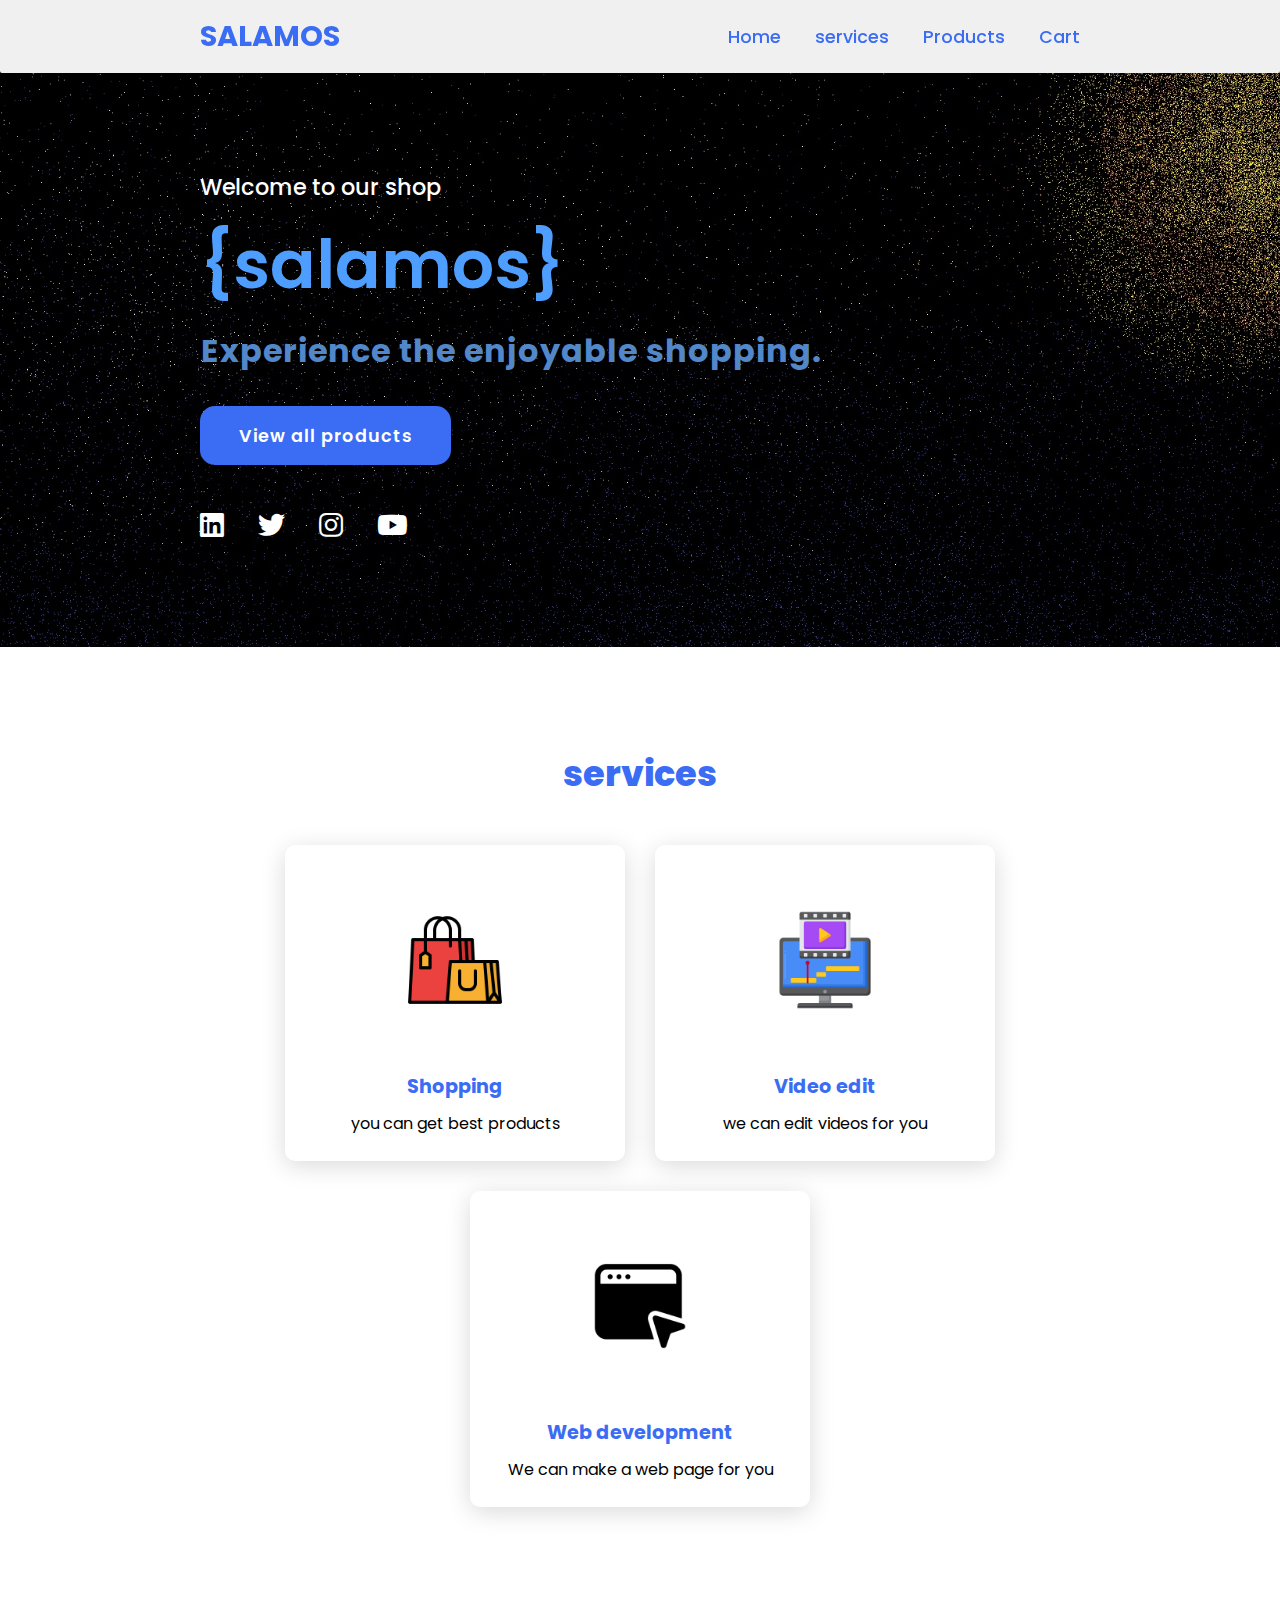
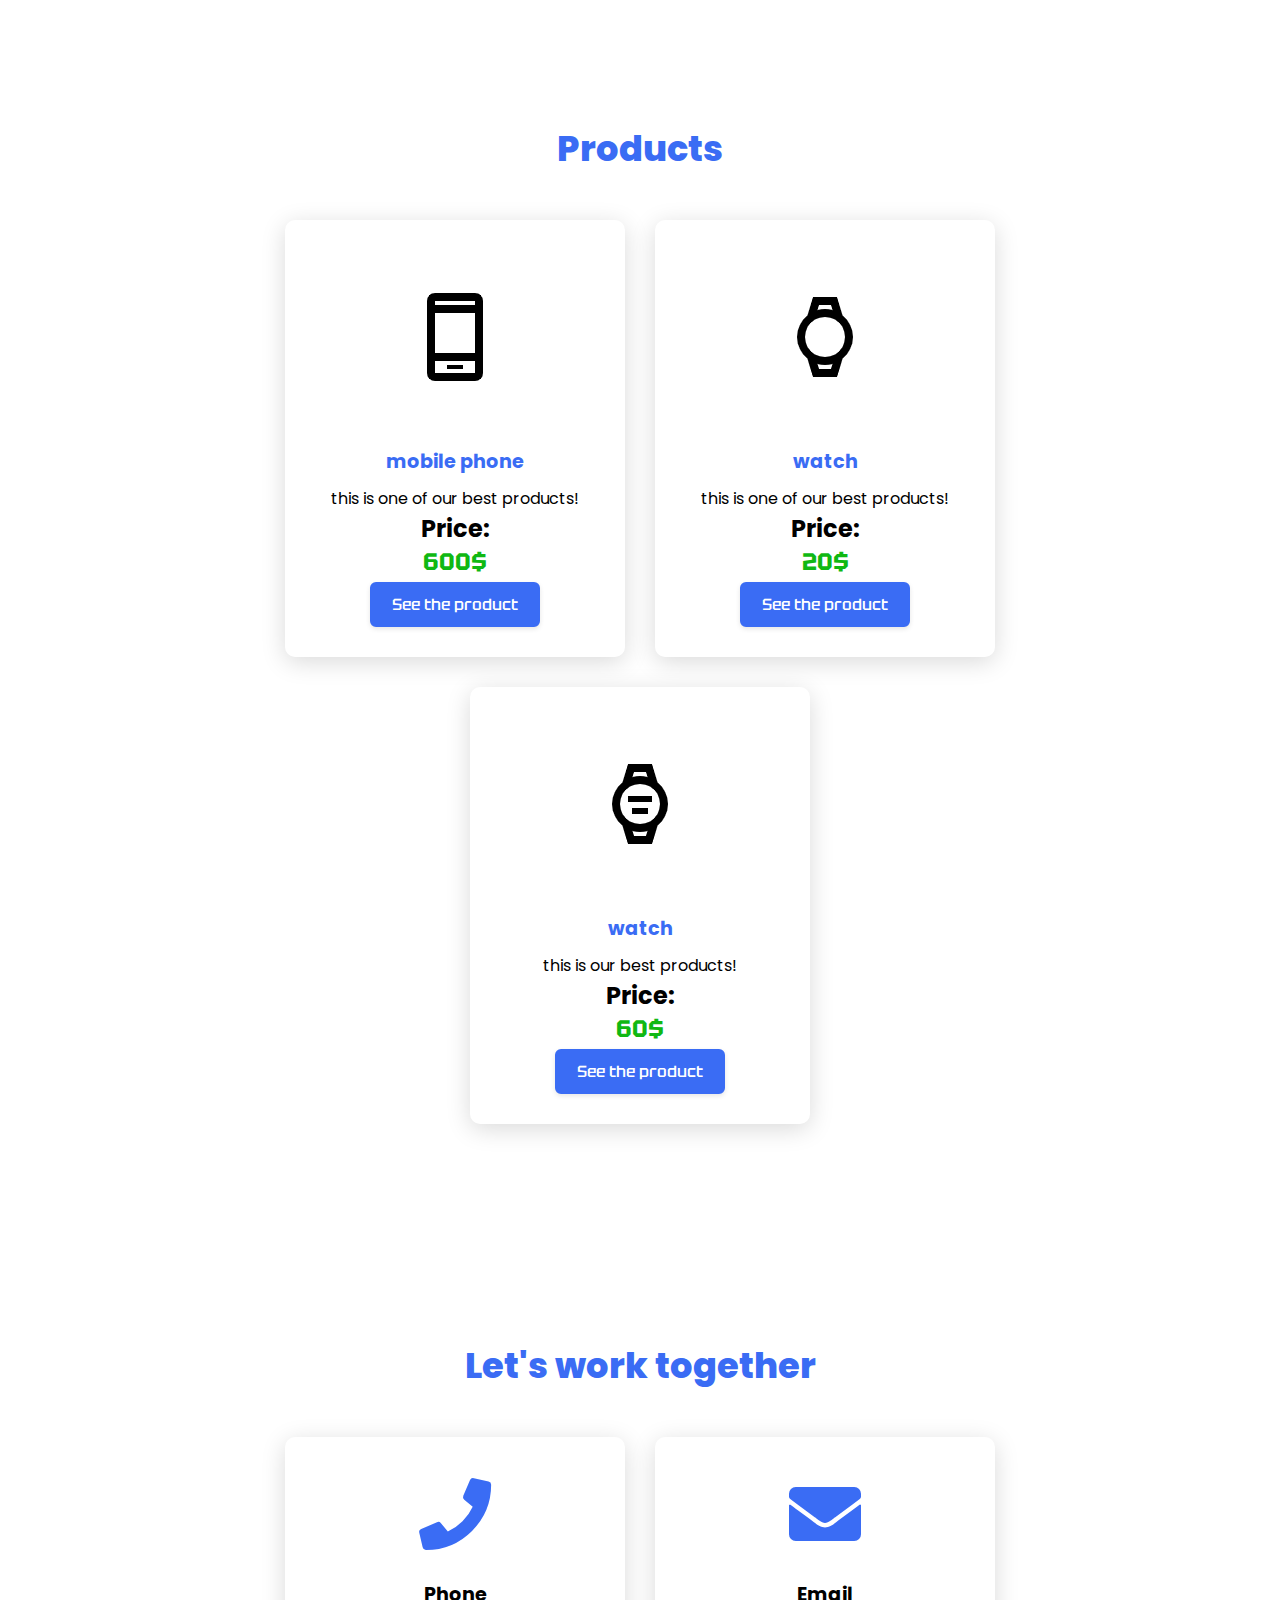
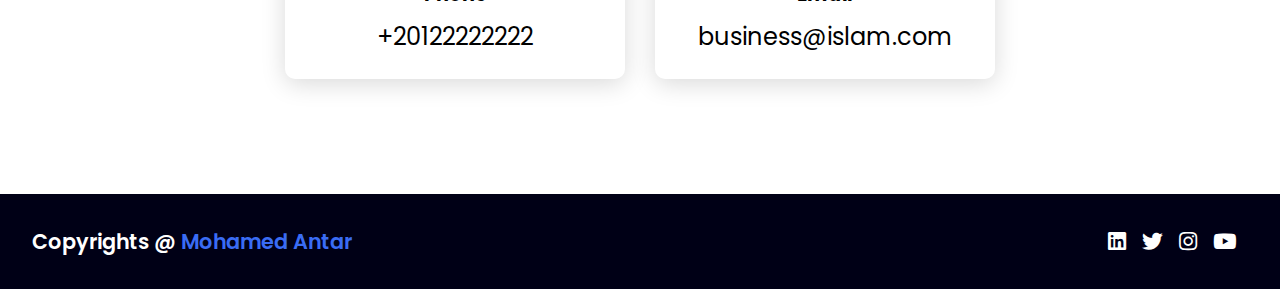
==== index.html @ 39ebb2a7 "files" ====
<!DOCTYPE html>
<html lang="en">
<head>
    <meta charset="UTF-8">
    <meta http-equiv="X-UA-Compatible" content="IE=edge">
    <meta name="viewport" content="width=device-width, initial-scale=1.0">
    <link rel="stylesheet" href="https://cdnjs.cloudflare.com/ajax/libs/font-awesome/5.15.4/css/all.min.css">
    <link rel="preconnect" href="https://fonts.googleapis.com">
<link rel="preconnect" href="https://fonts.gstatic.com" crossorigin>
<link href="https://fonts.googleapis.com/css2?family=Poppins:ital,wght@0,100;0,200;0,300;0,400;0,500;0,600;0,700;0,800;0,900;1,100;1,200;1,300;1,400;1,500;1,600;1,700;1,800;1,900&family=Tektur:wght@400..900&display=swap" rel="stylesheet">
    <link rel="stylesheet" href="style.css">
    <title>Salamos Shop</title>
</head>
<body>

    <header>
        <a href="#" class="logo">salamos</a>
        <nav class="navigation">
            <a href="#Home">Home</a>
            <a href="#services">services</a>
            <a href="#products">Products</a>
            <a href="#cart" id="cart">Cart</a>
        </nav>
    </header>


    <section class="main">
        <div>
            <h2>Welcome to our shop<br><span>{salamos}</span></h2>
            <h3>Experience the enjoyable shopping.</h3>
            <a href="#Products" class="main-btn">View all products</a>
            <div class="social-icons">
                <a href="#"><i class="fab fa-linkedin"></i></a>
                <a href="#"><i class="fab fa-twitter"></i></a>
                <a href="#"><i class="fab fa-instagram"></i></a>
                <a href="#"><i class="fab fa-youtube"></i></a>
            </div>
        </div>
    </section>

    <section class="cards" id="services">
        <h2 class="title">services</h2>
        <div class="content">
            <div class="card">
                <div class="icon">
                    <img style="height: 100px; width: 100px; "src="images/online-shopping.png" alt="shopping">
                </div>
                <div class="info">
                    <h3>Shopping</h3>
                    <p>you can get best products</p>
                </div>
            </div>


            <div class="card">
                <div class="icon">
                    <img style="height: 100px; width: 100px;" src="images/montage.png" alt="watch">
                </div>
                <div class="info">
                    <h3>Video edit</h3>
                    <p>we can edit videos for you</p>
                </div>
            </div>
            <div class="card">
                <div class="icon">
                    <img style="height: 100px; width: 100px;" src="images/webpage.png" alt="smart wtch">
                </div>
                <div class="info">
                    <h3>Web development</h3>
                    <p>We can make a web page for you</p>
                </div>
            </div>
        </div>
    </section>

    <section class="cards" id="services">
        <h2 class="title">Products</h2>
        <div class="content">
            <div class="card">
                <div class="icon">
                    <img src="phone.png" alt="smart phone">
                </div>
                <div class="info">
                    <h3>mobile phone</h3>
                    <p>this is one of our best products!</p>
                    <h2>Price: <p class="Price">600$</p> <a class="add-to-cart" href="prod1.html">See the product</a></h2>
                </div>
            </div>
            <div class="card">
                <div class="icon">
                    <img src="images/watch.png" alt="watch">
                </div>
                <div class="info">
                    <h3>watch</h3>
                    <p>this is one of our best products!</p>
                    <h2>Price: <p class="Price">20$</p><a class="add-to-cart" href="images/watch 2.png">See the product</a></h2>
                </div>
            </div>
            <div class="card">
                <div class="icon">
                    <img src="images/watch 2.png" alt="smart wtch">
                </div>
                <div class="info">
                    <h3>watch</h3>
                    <p>this is our best products!</p>
                    <h2>Price: <p class="Price">60$</p><a class="add-to-cart" href="images/watch.png">See the product</a></h2>
                </div>
            </div>
        </div>
    </section>

    <!--<section class="projects" id="projects">
        <h2 class="title">Projects</h2>
        <div class="content">
            <div class="project-card">
                <div class="project-image">
                    <img src="images/work1.jpg" />
                </div>
                <div class="project-info">
                    <p class="project-category">Script Writing & Video Production</p>
                    <strong class="project-title">
                        <span>Dev Books</span>
                        <a href="#" class="more-details">More details</a>
                    </strong>
                </div>
            </div>
            <div class="project-card">
                <div class="project-image">
                    <img src="images/work2.jpg" />
                </div>
                <div class="project-info">
                    <p class="project-category">Script Writing & Video Production</p>
                    <strong class="project-title">
                        <span>Dev Books</span>
                        <a href="#" class="more-details">More details</a>
                    </strong>
                </div>
            </div>
            <div class="project-card">
                <div class="project-image">
                    <img src="images/work3.jpg" />
                </div>
                <div class="project-info">
                    <p class="project-category">Script Writing & Video Production</p>
                    <strong class="project-title">
                        <span>Dev Books</span>
                        <a href="#" class="more-details">More details</a>
                    </strong>
                </div>
            </div>
            <div class="project-card">
                <div class="project-image">
                    <img src="images/work4.jpg" />
                </div>
                <div class="project-info">
                    <p class="project-category">Script Writing & Video Production</p>
                    <strong class="project-title">
                        <span>Dev Books</span>
                        <a href="#" class="more-details">More details</a>
                    </strong>
                </div>
            </div>
            <div class="project-card">
                <div class="project-image">
                    <img src="images/work5.jpg" />
                </div>
                <div class="project-info">
                    <p class="project-category">Script Writing & Video Production</p>
                    <strong class="project-title">
                        <span>Dev Books</span>
                        <a href="#" class="more-details">More details</a>
                    </strong>
                </div>
            </div>
            <div class="project-card">
                <div class="project-image">
                    <img src="images/work6.jpg" />
                </div>
                <div class="project-info">
                    <p class="project-category">Script Writing & Video Production</p>
                    <strong class="project-title">
                        <span>Internet</span>
                        <a href="#" class="more-details">More details</a>
                    </strong>
                </div>
            </div>
        </div>
    </section>
-->
    <section class="cards contact" id="contact">
        <h2 class="title">Let's work together</h2>
        <div class="content">
            <div class="card">
                <div class="icon">
                    <i class="fas fa-phone"></i>
                </div>
                <div class="info">
                    <h3>Phone</h3>
                    <p>+20122222222</p>
                </div>
            </div>
            <div class="card">
                <div class="icon">
                    <i class="fas fa-envelope"></i>
                </div>
                <div class="info">
                    <h3>Email</h3>
                    <p>business@islam.com</p>
                </div>
            </div>
        </div>
    </section>
    
    <footer class="footer">
        <p class="footer-title">Copyrights @ <span>Mohamed Antar</span></p>
        <div class="social-icons">
            <a href="#"><i class="fab fa-linkedin"></i></a>
            <a href="#"><i class="fab fa-twitter"></i></a>
            <a href="#"><i class="fab fa-instagram"></i></a>
            <a href="#"><i class="fab fa-youtube"></i></a>
        </div>
    </footer>
</body>
</html>
---- style.css ----
@import url('https://fonts.googleapis.com/css2?family=Poppins:ital,wght@0,100;0,200;0,300;0,400;0,500;0,600;0,700;0,800;0,900;1,100;1,200;1,300;1,400;1,500;1,600;1,700;1,800;1,900&display=swap');

*{
    font-family: 'Poppins', sans-serif;
    margin: 0;
    padding: 0;
    box-sizing: border-box;
    scroll-behavior: smooth; 
}


body {
    padding-top: 70px; /* Add padding to prevent content from hiding behind the fixed header */

}
.Price{
    color: #10b813;
    font-family: Tektur;
}

header {
    background-color: #f0f0f0;
    width: 100%;
    position: fixed;
    top: 0;
    left: 0;
    z-index: 999;
    display: flex;
    justify-content: space-between;
    align-items: center;
    padding: 15px 200px;
    box-shadow: 0 2px 10px rgba(0, 0, 0, 0.1);
    transition: 0.5s;
    border-radius: 0 0 2px 2px;
    transition: all 0.3s ease;
    margin: 0;
}

/* Add a class for when the header is scrolled */
header.scrolled {
    padding: 10px 200px;
    background-color: white;
}

.logo {
    text-decoration: none;
    color: #3a6cf4;
    text-transform: uppercase;
    font-weight: 700;
    font-size: 1.8em;
    border: #f0f0f0;
    transition: 0.3s;
}
header{
    float: right;
}

.navigation a {
    color: #3a6cf4;
    text-decoration: none;
    font-size: 1.1em;
    font-weight: 500;
    padding-left: 30px;
    border: #f0f0f0;
    transition: 0.3s;
}
.add-to-cart {
    display: inline-block;
  font-family: 'Tektur', sans-serif;
  font-weight: 500;
  font-size: 1rem;
  text-decoration: none;
  text-align: center;
  padding: 10px 20px;
  margin: 5px;
  border-radius: 6px;
  background-color: #3a6cf4;
  color: white;
  border: 2px solid #3a6cf4;
  transition: all 0.3s ease;
  box-shadow: 0 2px 5px rgba(0, 0, 0, 0.1);

}
.add-to-cart:hover{
    background-color: #ff0000;
    border: 2px solid #ff0000;
}


.navigation a:hover{
    color: #ff0000;
}

section {
    padding: 100px 200px;
}

.main {
    width: 100%;
    min-height: 100%;
    display: flex;
    margin: 0;
    align-items: center;
    background: url(images/background.jpeg) no-repeat;
    background-size: cover;
    background-position: center;
    background-attachment: fixed;
}

.main h2 {
    color: #fff;
    font-size: 1.4em;
    font-weight: 500;
}

.main h2 span {
    display: inline-block;
    margin-top: 10px;
    color: #4e9eff;
    font-size: 3em;
    font-weight: 600;
}

.main h3 {
    color: #5287c9;
    border-radius: 25%;
    border: dashed 0.5px black;
    font-size: 2em;
    font-weight: 700;
    letter-spacing: 1px;
    margin-top: 10px;
    margin-bottom: 30px;
}

.main-btn {
    color: #fff;
    background-color: #3a6cf4;
    text-decoration: none;
    font-size: 1.1em;
    font-weight: 600;
    display: inline-block;
    padding: 0.9375em 2.1875em;
    letter-spacing: 1px;
    border-radius: 15px;
    margin-bottom: 40px;
    transition: 0.7s ease;
}

.main-btn:hover {
    background-color: #ff0000;
    transform: scale(1.1);
}

.social-icons a {
    color: #fff;
    font-size: 1.7em;
    padding-right: 30px;
}

.title {
    display: flex;
    justify-content: center;
    color: #3a6cf4;
    font-size: 2.2em;
    font-weight: 800;
    margin-bottom: 30px;
}

.content {
    display: flex;
    justify-content: center;
    flex-direction: row;
    flex-wrap: wrap;
}

.card {
    background-color: #fff;
    width: 21.25em;
    box-shadow: 0 5px 25px rgba(1 1 1 / 15%);
    border-radius: 10px;
    padding: 25px;
    margin: 15px;
    transition: 0.7s ease;
}

.card:hover {
    transform: scale(1.1);
}

.card .icon {
    color: #3a6cf4;
    font-size: 8em;
    text-align: center;
}

.info {
    text-align: center;
}

.info h3{
    color: #3a6cf4;
    font-size: 1.2em;
    font-weight: 700;
    margin: 10px;
}

.projects {
    background-color: #000016;
}

.projects .content{
    margin-top: 30px;
}

.project-card {
    background-color: #fff;
    border: 1px solid #fff;
    min-height: 14em;
    width: 23em;
    overflow: hidden;
    border-radius: 10px;
    margin: 20px;
    transition: 0.7s ease;
}

.project-card:hover {
   transform: scale(1.1);
}

.project-card:hover .project-image {
    opacity: 0.9;
 }

.project-image img{
    width: 100%
}

.project-info {
    padding: 1em;
}

.project-category {
    font-size: 0.8em;
    color: #000;
}

.project-title {
    display: flex;
    justify-content: space-between;
    text-transform: uppercase;
    font-weight: 800;
    margin-top: 10px;
}

.more-details {
    text-decoration: none;
    color: #3a6cf4;
}

.more-details:hover {
    color: #601cfc;
}

.contact .icon{
    font-size: 4.5em;
}

.contact .info h3 {
    color: #000;
}

.contact .info p {
    font-size: 1.5em;
}

.footer {
    background-color: #000016;
    color: #fff;
    padding: 2em;
    display: flex;
    justify-content: space-between;
}

.footer-title {
    font-size: 1.3em;
    font-weight: 600;
}

.footer-title span {
    color: #3a6cf4;
}

.footer .social-icons a{
    font-size: 1.3em;
    padding: 0 12px 0 0;
}

@media (max-width:1023px){
    header{
        padding: 12px 20px;
    }

    .navigation a{
        padding-left: 10px;
    }

    .title{
        font-size: 1.8em;
    }

    section{
        padding: 80px 20px;
    }

    .main-content h2{
        font-size: 1em;
    }

    .main-content h3{
        font-size: 1.6em;
    }

    .content{
        flex-direction: column;
        align-items: center;
    }

}

@media (max-width:641px){
    body{
        font-size: 12px;
    }

    .main-content h2{
        font-size: 0.8em;
    }

    .main-content h3{
        font-size: 1.4em;
    }
}

@media (max-width:300px){
    body{
        font-size: 10px;
     
    }
}
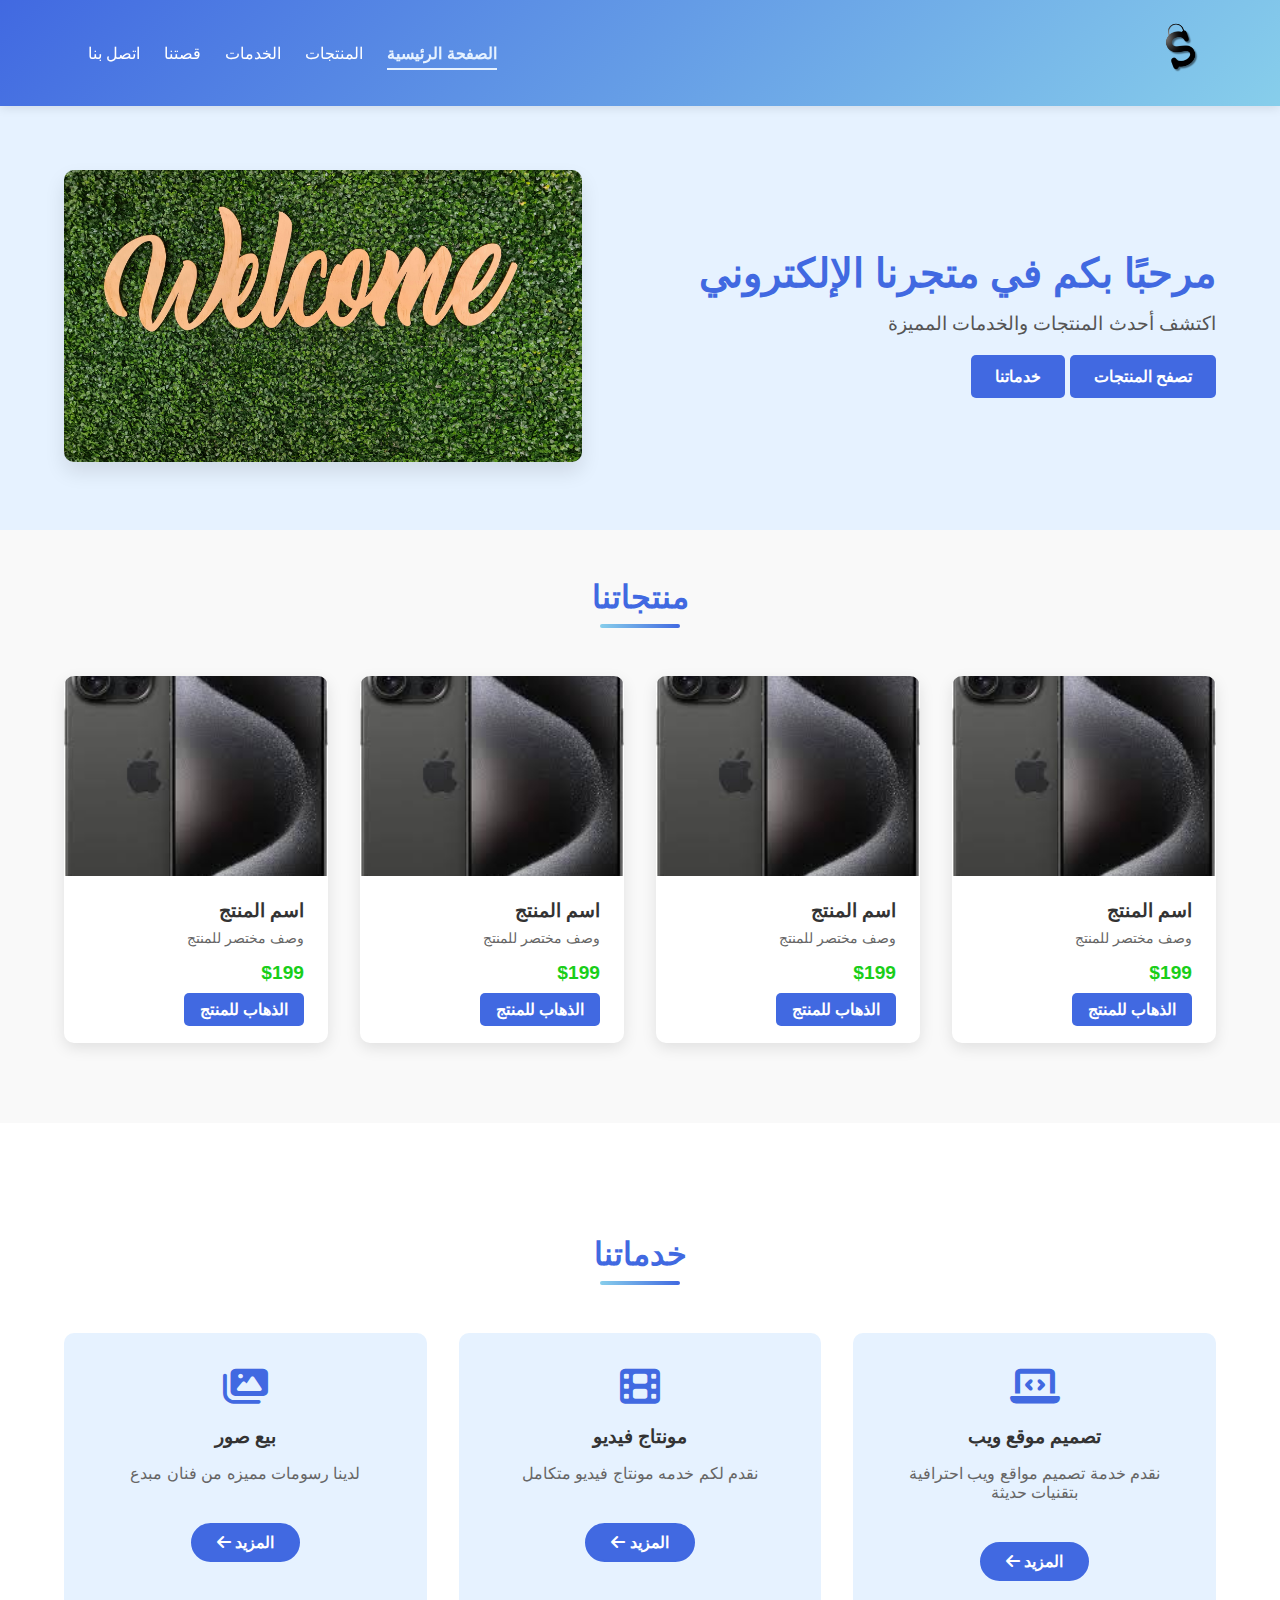
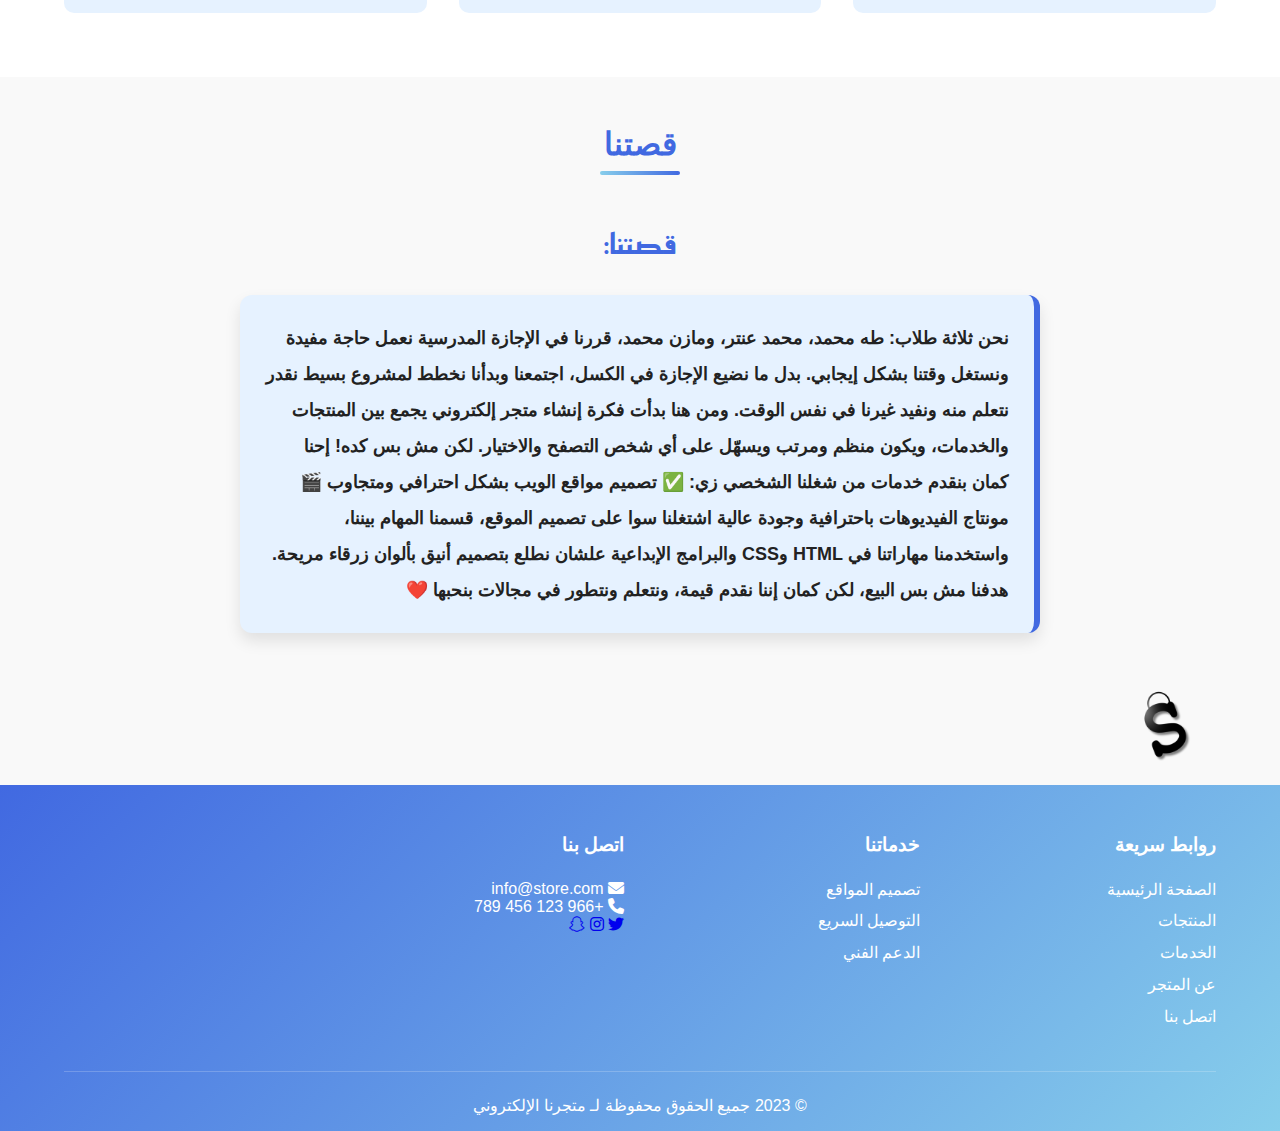
==== commit 74c664b4: "Add files via upload" ====
--- a/index.html
+++ b/index.html
@@ -1,224 +1,252 @@
-<!DOCTYPE html>
-<html lang="en">
-<head>
-    <meta charset="UTF-8">
-    <meta http-equiv="X-UA-Compatible" content="IE=edge">
-    <meta name="viewport" content="width=device-width, initial-scale=1.0">
-    <link rel="stylesheet" href="https://cdnjs.cloudflare.com/ajax/libs/font-awesome/5.15.4/css/all.min.css">
-    <link rel="preconnect" href="https://fonts.googleapis.com">
-<link rel="preconnect" href="https://fonts.gstatic.com" crossorigin>
-<link href="https://fonts.googleapis.com/css2?family=Poppins:ital,wght@0,100;0,200;0,300;0,400;0,500;0,600;0,700;0,800;0,900;1,100;1,200;1,300;1,400;1,500;1,600;1,700;1,800;1,900&family=Tektur:wght@400..900&display=swap" rel="stylesheet">
-    <link rel="stylesheet" href="style.css">
-    <title>Salamos Shop</title>
-</head>
-<body>
-
-    <header>
-        <a href="#" class="logo">salamos</a>
-        <nav class="navigation">
-            <a href="#Home">Home</a>
-            <a href="#services">services</a>
-            <a href="#products">Products</a>
-            <a href="#cart" id="cart">Cart</a>
-        </nav>
-    </header>
-
-
-    <section class="main">
-        <div>
-            <h2>Welcome to our shop<br><span>{salamos}</span></h2>
-            <h3>Experience the enjoyable shopping.</h3>
-            <a href="#Products" class="main-btn">View all products</a>
-            <div class="social-icons">
-                <a href="#"><i class="fab fa-linkedin"></i></a>
-                <a href="#"><i class="fab fa-twitter"></i></a>
-                <a href="#"><i class="fab fa-instagram"></i></a>
-                <a href="#"><i class="fab fa-youtube"></i></a>
-            </div>
-        </div>
-    </section>
-
-    <section class="cards" id="services">
-        <h2 class="title">services</h2>
-        <div class="content">
-            <div class="card">
-                <div class="icon">
-                    <img style="height: 100px; width: 100px; "src="images/online-shopping.png" alt="shopping">
-                </div>
-                <div class="info">
-                    <h3>Shopping</h3>
-                    <p>you can get best products</p>
-                </div>
-            </div>
-
-
-            <div class="card">
-                <div class="icon">
-                    <img style="height: 100px; width: 100px;" src="images/montage.png" alt="watch">
-                </div>
-                <div class="info">
-                    <h3>Video edit</h3>
-                    <p>we can edit videos for you</p>
-                </div>
-            </div>
-            <div class="card">
-                <div class="icon">
-                    <img style="height: 100px; width: 100px;" src="images/webpage.png" alt="smart wtch">
-                </div>
-                <div class="info">
-                    <h3>Web development</h3>
-                    <p>We can make a web page for you</p>
-                </div>
-            </div>
-        </div>
-    </section>
-
-    <section class="cards" id="services">
-        <h2 class="title">Products</h2>
-        <div class="content">
-            <div class="card">
-                <div class="icon">
-                    <img src="phone.png" alt="smart phone">
-                </div>
-                <div class="info">
-                    <h3>mobile phone</h3>
-                    <p>this is one of our best products!</p>
-                    <h2>Price: <p class="Price">600$</p> <a class="add-to-cart" href="prod1.html">See the product</a></h2>
-                </div>
-            </div>
-            <div class="card">
-                <div class="icon">
-                    <img src="images/watch.png" alt="watch">
-                </div>
-                <div class="info">
-                    <h3>watch</h3>
-                    <p>this is one of our best products!</p>
-                    <h2>Price: <p class="Price">20$</p><a class="add-to-cart" href="images/watch 2.png">See the product</a></h2>
-                </div>
-            </div>
-            <div class="card">
-                <div class="icon">
-                    <img src="images/watch 2.png" alt="smart wtch">
-                </div>
-                <div class="info">
-                    <h3>watch</h3>
-                    <p>this is our best products!</p>
-                    <h2>Price: <p class="Price">60$</p><a class="add-to-cart" href="images/watch.png">See the product</a></h2>
-                </div>
-            </div>
-        </div>
-    </section>
-
-    <!--<section class="projects" id="projects">
-        <h2 class="title">Projects</h2>
-        <div class="content">
-            <div class="project-card">
-                <div class="project-image">
-                    <img src="images/work1.jpg" />
-                </div>
-                <div class="project-info">
-                    <p class="project-category">Script Writing & Video Production</p>
-                    <strong class="project-title">
-                        <span>Dev Books</span>
-                        <a href="#" class="more-details">More details</a>
-                    </strong>
-                </div>
-            </div>
-            <div class="project-card">
-                <div class="project-image">
-                    <img src="images/work2.jpg" />
-                </div>
-                <div class="project-info">
-                    <p class="project-category">Script Writing & Video Production</p>
-                    <strong class="project-title">
-                        <span>Dev Books</span>
-                        <a href="#" class="more-details">More details</a>
-                    </strong>
-                </div>
-            </div>
-            <div class="project-card">
-                <div class="project-image">
-                    <img src="images/work3.jpg" />
-                </div>
-                <div class="project-info">
-                    <p class="project-category">Script Writing & Video Production</p>
-                    <strong class="project-title">
-                        <span>Dev Books</span>
-                        <a href="#" class="more-details">More details</a>
-                    </strong>
-                </div>
-            </div>
-            <div class="project-card">
-                <div class="project-image">
-                    <img src="images/work4.jpg" />
-                </div>
-                <div class="project-info">
-                    <p class="project-category">Script Writing & Video Production</p>
-                    <strong class="project-title">
-                        <span>Dev Books</span>
-                        <a href="#" class="more-details">More details</a>
-                    </strong>
-                </div>
-            </div>
-            <div class="project-card">
-                <div class="project-image">
-                    <img src="images/work5.jpg" />
-                </div>
-                <div class="project-info">
-                    <p class="project-category">Script Writing & Video Production</p>
-                    <strong class="project-title">
-                        <span>Dev Books</span>
-                        <a href="#" class="more-details">More details</a>
-                    </strong>
-                </div>
-            </div>
-            <div class="project-card">
-                <div class="project-image">
-                    <img src="images/work6.jpg" />
-                </div>
-                <div class="project-info">
-                    <p class="project-category">Script Writing & Video Production</p>
-                    <strong class="project-title">
-                        <span>Internet</span>
-                        <a href="#" class="more-details">More details</a>
-                    </strong>
-                </div>
-            </div>
-        </div>
-    </section>
--->
-    <section class="cards contact" id="contact">
-        <h2 class="title">Let's work together</h2>
-        <div class="content">
-            <div class="card">
-                <div class="icon">
-                    <i class="fas fa-phone"></i>
-                </div>
-                <div class="info">
-                    <h3>Phone</h3>
-                    <p>+20122222222</p>
-                </div>
-            </div>
-            <div class="card">
-                <div class="icon">
-                    <i class="fas fa-envelope"></i>
-                </div>
-                <div class="info">
-                    <h3>Email</h3>
-                    <p>business@islam.com</p>
-                </div>
-            </div>
-        </div>
-    </section>
-    
-    <footer class="footer">
-        <p class="footer-title">Copyrights @ <span>Mohamed Antar</span></p>
-        <div class="social-icons">
-            <a href="#"><i class="fab fa-linkedin"></i></a>
-            <a href="#"><i class="fab fa-twitter"></i></a>
-            <a href="#"><i class="fab fa-instagram"></i></a>
-            <a href="#"><i class="fab fa-youtube"></i></a>
-        </div>
-    </footer>
-</body>
+<!DOCTYPE html>
+<html dir="rtl" lang="ar">
+<head>
+    <meta charset="UTF-8">
+    <meta name="viewport" content="width=device-width, initial-scale=1.0">
+    <title>متجرنا الإلكتروني</title>
+    <link rel="stylesheet" href="styles.css">
+    <link href="https://fonts.googleapis.com/css2?family=Reem+Kufi:wght@600&display=swap" rel="stylesheet">
+    <link rel="stylesheet" href="https://cdnjs.cloudflare.com/ajax/libs/font-awesome/6.4.0/css/all.min.css">
+</head>
+<body>
+    <!-- شريط التنقل العلوي -->
+    <header class="header">
+        <div class="container">
+            <div class="logo">
+                <img src="images/logo.png" alt="شعار المتجر" class="logo-img">
+            </div>
+            <nav class="nav">
+                <ul>
+                    <li><a href="#home" class="active">الصفحة الرئيسية</a></li>
+                    <li><a href="#products">المنتجات</a></li>
+                    <li><a href="#services">الخدمات</a></li>
+                    <li><a href="#about">قصتنا</a></li>
+                    <li><a href="#contact">اتصل بنا</a></li>
+                </ul>
+            </nav>
+        </div>
+    </header>
+
+    <!-- الصفحة الترحيبية -->
+    <section id="home" class="hero-section">
+        <div class="container">
+            <div class="hero-content">
+                <h1>مرحبًا بكم في متجرنا الإلكتروني</h1>
+                <p>اكتشف أحدث المنتجات والخدمات المميزة</p>
+                <a href="#products" class="cta-btn">تصفح المنتجات</a>
+                <a href="#services" class="cta-btn">خدماتنا</a>
+            </div>
+            <div class="hero-image">
+                <img src="images/hero-image.jpg" alt="صورة ترحيبية">
+            </div>
+        </div>
+    </section>
+
+    <!-- قسم المنتجات -->
+    <section id="products" class="products-section">
+        <div class="container">
+            <h2 class="section-title">منتجاتنا</h2>
+            <div class="products-grid">
+                <!-- بطاقات المنتجات تتكرر -->
+                <div class="product-card">
+                    <div class="product-image">
+                        <img src="images/iphon-black.jpg" alt="منتج 1">
+                    </div>
+                    <div class="product-info">
+                        <h3>اسم المنتج</h3>
+                        <p class="product-desc">وصف مختصر للمنتج</p>
+                        <p class="product-price">$199</p>
+                        <a href="product1.html" class="add-to-cart">الذهاب للمنتج</a>
+                    </div>
+                </div>
+
+
+
+
+                <div class="product-card">
+                    <div class="product-image">
+                        <img src="images/iphon-black.jpg" alt="منتج 1">
+                    </div>
+                    <div class="product-info">
+                        <h3>اسم المنتج</h3>
+                        <p class="product-desc">وصف مختصر للمنتج</p>
+                        <p class="product-price">$199</p>
+                        <a href="product1.html" class="add-to-cart">الذهاب للمنتج</a>
+                    </div>
+                </div>
+
+
+
+
+
+                <div class="product-card">
+                    <div class="product-image">
+                        <img src="images/iphon-black.jpg" alt="منتج 1">
+                    </div>
+                    <div class="product-info">
+                        <h3>اسم المنتج</h3>
+                        <p class="product-desc">وصف مختصر للمنتج</p>
+                        <p class="product-price">$199</p>
+                        <a href="product1.html" class="add-to-cart">الذهاب للمنتج</a>
+                    </div>
+                </div>
+
+
+
+
+                <div class="product-card">
+                    <div class="product-image">
+                        <img src="images/iphon-black.jpg" alt="منتج 1">
+                    </div>
+                    <div class="product-info">
+                        <h3>اسم المنتج</h3>
+                        <p class="product-desc">وصف مختصر للمنتج</p>
+                        <p class="product-price">$199</p>
+                        <a href="product1.html" class="add-to-cart">الذهاب للمنتج</a>
+                    </div>
+                </div>
+                <!-- المزيد من بطاقات المنتجات -->
+            </div>
+        </div>
+    </section>
+
+    <!-- قسم الخدمات -->
+    <section id="services" class="services-section">
+        <div class="container">
+            <h2 class="section-title">خدماتنا</h2>
+            <div class="services-cards">
+                <!-- بطاقات الخدمات مع تأثيرات CSS -->
+                <div class="service-card">
+                    <div class="service-icon">
+                        <i class="fas fa-laptop-code"></i>
+                    </div>
+                    <h3>تصميم موقع ويب</h3>
+                    <p>نقدم خدمة تصميم مواقع ويب احترافية بتقنيات حديثة</p>
+                    <a href="#" class="read-more service-btn">المزيد <i class="fas fa-arrow-left"></i></a>
+                </div>
+
+                <div class="service-card">
+                    <div class="service-icon">
+                        <i class="fa-solid fa-film"></i>
+                    </div>
+                    <h3>مونتاج فيديو</h3>
+                    <p>نقدم لكم خدمه مونتاج فيديو متكامل</p>
+                    <a href="#" class="read-more service-btn">المزيد <i class="fas fa-arrow-left"></i></a>
+                </div>
+                
+                <div class="service-card">
+                    <div class="service-icon">
+                        <i class="fa-solid fa-images"></i>
+                    </div>
+                    <h3>بيع صور</h3>
+                    <p>لدينا رسومات مميزه من فنان مبدع</p>
+                    <a href="#" class="read-more service-btn">المزيد <i class="fas fa-arrow-left"></i></a>
+                </div>
+            </div>
+        </div>
+    </section>
+
+    <!-- قسم عن المتجر -->
+    <section id="about" class="about-section">
+        <div class="container">
+            <h2 class="section-title">قصتنا</h2>
+            <div class="about-content">
+                <div class="about-text">
+                    <h3 id="story-h3">قصتنا:</h3>
+                    <p id="story">
+                        نحن ثلاثة طلاب: طه محمد، محمد عنتر، ومازن محمد، قررنا في الإجازة المدرسية نعمل حاجة مفيدة ونستغل وقتنا بشكل إيجابي. بدل ما نضيع الإجازة في الكسل، اجتمعنا وبدأنا نخطط لمشروع بسيط نقدر نتعلم منه ونفيد غيرنا في نفس الوقت.
+                        
+                        ومن هنا بدأت فكرة إنشاء متجر إلكتروني يجمع بين المنتجات والخدمات، ويكون منظم ومرتب ويسهّل على أي شخص التصفح والاختيار.
+                        
+                        لكن مش بس كده!
+                        إحنا كمان بنقدم خدمات من شغلنا الشخصي زي:
+                        
+                        ✅ تصميم مواقع الويب بشكل احترافي ومتجاوب
+                        
+                        🎬 مونتاج الفيديوهات باحترافية وجودة عالية
+                        
+                        اشتغلنا سوا على تصميم الموقع، قسمنا المهام بيننا، واستخدمنا مهاراتنا في HTML وCSS والبرامج الإبداعية علشان نطلع بتصميم أنيق بألوان زرقاء مريحة.
+                        هدفنا مش بس البيع، لكن كمان إننا نقدم قيمة، ونتعلم ونتطور في مجالات بنحبها ❤️</p>
+                </div><br>
+                <div class="about-image">
+                    <img style="height: 100px; width: 100px; text-align: center;" src="images/logo.png" alt="صورة عن المتجر">
+                </div>
+            </div>
+        </div>
+    </section>
+
+
+    <!-- تذييل الصفحة -->
+    <footer class="footer">
+        <div class="container">
+            <div class="footer-content">
+                <div class="footer-section">
+                    <h3>روابط سريعة</h3>
+                    <ul>
+                        <li><a href="#home">الصفحة الرئيسية</a></li>
+                        <li><a href="#products">المنتجات</a></li>
+                        <li><a href="#services">الخدمات</a></li>
+                        <li><a href="#about">عن المتجر</a></li>
+                        <li><a href="#contact">اتصل بنا</a></li>
+                    </ul>
+                </div>
+                <div class="footer-section">
+                    <h3>خدماتنا</h3>
+                    <ul>
+                        <li><a href="#">تصميم المواقع</a></li>
+                        <li><a href="#">التوصيل السريع</a></li>
+                        <li><a href="#">الدعم الفني</a></li>
+                    </ul>
+                </div>
+                <div class="footer-section">
+                    <h3>اتصل بنا</h3>
+                    <p><i class="fas fa-envelope"></i> info@store.com</p>
+                    <p><i class="fas fa-phone"></i> +966 123 456 789</p>
+                    <div class="social-icons">
+                        <a href="#"><i class="fab fa-twitter"></i></a>
+                        <a href="#"><i class="fab fa-instagram"></i></a>
+                        <a href="#"><i class="fab fa-snapchat"></i></a>
+                    </div>
+                </div>
+            </div>
+            <div class="copyright">
+                <p>© 2023 جميع الحقوق محفوظة لـ متجرنا الإلكتروني</p>
+            </div>
+        </div>
+    </footer>
+
+    <script>
+        document.addEventListener('DOMContentLoaded', function() {
+            const navLinks = document.querySelectorAll('.nav ul li a');
+            
+            window.addEventListener('scroll', function() {
+                const currentPosition = window.scrollY + 100;
+                
+                navLinks.forEach(link => {
+                    link.classList.remove('active');
+                    const section = document.querySelector(link.getAttribute('href'));
+                    
+                    if (section && section.offsetTop <= currentPosition &&
+                        section.offsetTop + section.offsetHeight > currentPosition) {
+                        link.classList.add('active');
+                    }
+                });
+            });
+            
+            // Smooth scrolling for all links
+            document.querySelectorAll('a[href^="#"]').forEach(anchor => {
+                anchor.addEventListener('click', function(e) {
+                    e.preventDefault();
+                    const target = document.querySelector(this.getAttribute('href'));
+                    if (target) {
+                        window.scrollTo({
+                            top: target.offsetTop,
+                            behavior: 'smooth'
+                        });
+                    }
+                });
+            });
+        });
+    </script>
+</body>
 </html>--- a/styles.css
+++ b/styles.css
@@ -0,0 +1,500 @@
+/* أساسيات التصميم */
+:root {
+    --sky-blue: #87CEEB;
+    --royal-blue: #4169E1;
+    --light-snow-blue: #E6F2FF;
+}
+
+* {
+    margin: 0;
+    padding: 0;
+    box-sizing: border-box;
+    scroll-behavior: smooth;
+    font-family: 'Tajawal', sans-serif;
+}
+
+body {
+    background-color: #f9f9f9;
+    color: #333;
+}
+
+.container {
+    width: 90%;
+    max-width: 1200px;
+    margin: 0 auto;
+}
+
+/* شريط التنقل */
+.header {
+    background: linear-gradient(135deg, var(--royal-blue), var(--sky-blue));
+    padding: 1rem 0;
+    position: sticky;
+    top: 0;
+    z-index: 100;
+    box-shadow: 0 2px 10px rgba(0, 0, 0, 0.1);
+}
+
+.header .container {
+    display: flex;
+    justify-content: space-between;
+    align-items: center;
+}
+
+.logo img {
+    height: 70px;
+}
+
+.nav ul {
+    display: flex;
+    list-style: none;
+}
+
+.nav ul li {
+    margin-left: 1.5rem;
+}
+
+.nav ul li a {
+    color: white;
+    text-decoration: none;
+    font-weight: 500;
+    transition: color 0.3s;
+}
+
+.nav ul li a:hover {
+    color: var(--light-snow-blue);
+}
+
+.user-actions {
+    display: flex;
+    align-items: center;
+}
+
+.cart-icon {
+    color: white;
+    font-size: 1.5rem;
+    margin-left: 1rem;
+}
+
+.login-btn {
+    background-color: white;
+    color: var(--royal-blue);
+    padding: 0.5rem 1rem;
+    border-radius: 5px;
+    text-decoration: none;
+    font-weight: bold;
+    transition: all 0.3s;
+}
+
+.login-btn:hover {
+    background-color: var(--light-snow-blue);
+}
+
+/* الصفحة الترحيبية */
+.hero-section {
+    background-color: var(--light-snow-blue);
+    padding: 4rem 0;
+}
+
+.hero-section .container {
+    display: flex;
+    align-items: center;
+    justify-content: space-between;
+}
+
+.hero-content {
+    width: 50%;
+}
+
+.hero-content h1 {
+    font-size: 2.5rem;
+    color: var(--royal-blue);
+    margin-bottom: 1rem;
+}
+
+.hero-content p {
+    font-size: 1.2rem;
+    margin-bottom: 2rem;
+    color: #555;
+}
+
+.cta-btn {
+    background-color: var(--royal-blue);
+    color: white;
+    padding: 0.8rem 1.5rem;
+    border-radius: 5px;
+    text-decoration: none;
+    font-weight: bold;
+    transition: all 0.3s;
+}
+
+.cta-btn:hover {
+    background-color: #2a4fc5;
+    transform: translateY(-3px);
+    box-shadow: 0 5px 15px rgba(65, 105, 225, 0.3);
+}
+
+.hero-image {
+    width: 45%;
+}
+
+.hero-image img {
+    width: 100%;
+    border-radius: 10px;
+    box-shadow: 0 10px 20px rgba(0, 0, 0, 0.1);
+}
+
+/* قسم المنتجات */
+.section-title {
+    text-align: center;
+    margin: 3rem 0;
+    color: var(--royal-blue);
+    font-size: 2rem;
+    position: relative;
+}
+
+.section-title::after {
+    content: '';
+    display: block;
+    width: 80px;
+    height: 4px;
+    background: linear-gradient(to right, var(--sky-blue), var(--royal-blue));
+    margin: 0.5rem auto 0;
+    border-radius: 2px;
+}
+
+.products-grid {
+    display: grid;
+    grid-template-columns: repeat(auto-fill, minmax(250px, 1fr));
+    gap: 2rem;
+}
+
+.product-card {
+    background-color: white;
+    border-radius: 10px;
+    overflow: hidden;
+    box-shadow: 0 5px 15px rgba(0, 0, 0, 0.1);
+    margin-bottom: 5em;
+    transition: transform 0.3s, box-shadow 0.3s;
+}
+
+.product-card:hover {
+    transform: translateY(-10px);
+    box-shadow: 0 15px 30px rgba(0, 0, 0, 0.15);
+}
+
+.product-image {
+    height: 200px;
+    overflow: hidden;
+}
+
+.product-image img {
+    width: 100%;
+    height: 100%;
+    object-fit: cover;
+    transition: transform 0.5s;
+}
+
+.product-card:hover .product-image img {
+    transform: scale(1.1);
+}
+
+.product-info {
+    padding: 1.5rem;
+}
+
+.product-info h3 {
+    margin-bottom: 0.5rem;
+    color: #333;
+}
+
+.product-desc {
+    color: #666;
+    margin-bottom: 1rem;
+    font-size: 0.9rem;
+}
+
+.product-price {
+    font-weight: bold;
+    color: #19ce19;
+    font-size: 1.2rem;
+    margin-bottom: 1rem;
+}
+
+.add-to-cart {
+    background-color: var(--royal-blue);
+    color: white;
+    border: none;
+    padding: 0.5rem 1rem;
+    border-radius: 5px;
+    cursor: pointer;
+    text-decoration: none;
+    margin-top: 10px;
+    width: 100%;
+    font-weight: bold;
+    transition: background-color 0.3s;
+}
+
+.add-to-cart:hover {
+    background-color: #2a4fc5;
+}
+
+/* قسم الخدمات */
+.services-section {
+    background-color: white;
+    padding: 4rem 0;
+}
+
+.services-cards {
+    display: grid;
+    grid-template-columns: repeat(auto-fill, minmax(300px, 1fr));
+    gap: 2rem;
+}
+
+.service-card {
+    background-color: var(--light-snow-blue);
+    border-radius: 10px;
+    padding: 2rem;
+    text-align: center;
+    transition: all 0.3s;
+    position: relative;
+    overflow: hidden;
+    z-index: 1;
+}
+
+.service-card::before {
+    content: '';
+    position: absolute;
+    top: 0;
+    right: 0;
+    width: 100%;
+    height: 100%;
+    background: linear-gradient(135deg, var(--sky-blue), var(--royal-blue));
+    opacity: 0;
+    transition: opacity 0.3s;
+    z-index: -1;
+}
+
+.service-card:hover {
+    transform: translateY(-10px);
+    box-shadow: 0 10px 20px rgba(65, 105, 225, 0.2);
+}
+
+.service-card:hover::before {
+    opacity: 1;
+}
+
+.service-card:hover h3,
+.service-card:hover p,
+.service-card:hover .read-more {
+    color: white;
+}
+
+.service-icon {
+    font-size: 2.5rem;
+    color: var(--royal-blue);
+    margin-bottom: 1rem;
+    transition: color 0.3s;
+}
+
+.service-card:hover .service-icon {
+    color: white;
+}
+
+.service-card h3 {
+    margin-bottom: 1rem;
+    color: #333;
+    transition: color 0.3s;
+}
+
+.service-card p {
+    color: #666;
+    margin-bottom: 1.5rem;
+    transition: color 0.3s;
+}
+
+.read-more {
+    color: var(--royal-blue);
+    text-decoration: none;
+    font-weight: bold;
+    transition: color 0.3s;
+}
+
+/* تذييل الصفحة */
+.footer {
+    background: linear-gradient(135deg, var(--royal-blue), var(--sky-blue));
+    color: white;
+    padding: 3rem 0 1rem;
+}
+
+.footer-content {
+    display: grid;
+    grid-template-columns: repeat(auto-fill, minmax(250px, 1fr));
+    gap: 2rem;
+    margin-bottom: 2rem;
+}
+
+.footer-section h3 {
+    margin-bottom: 1.5rem;
+    font-size: 1.2rem;
+}
+
+.footer-section ul {
+    list-style: none;
+}
+
+.footer-section ul li {
+    margin-bottom: 0.8rem;
+}
+
+.footer-section ul li a {
+    color: white;
+    text-decoration: none;
+    transition: color 0.3s;
+}
+
+.footer-section ul li a:hover {
+    color: var(--light-snow-blue);
+}
+
+.copyright {
+    text-align: center;
+    padding-top: 1.5rem;
+    border-top: 1px solid rgba(255, 255, 255, 0.2);
+}
+
+
+#story {
+    background-color: #E6F2FF;
+    border-right: 6px solid #4169E1;
+    padding: 25px;
+    margin: 30px auto;
+    border-radius: 12px;
+    font-size: 18px;
+    font-weight: 600; /* سُمك الخط */
+    line-height: 2;
+    color: #222;
+    max-width: 800px;
+    box-shadow: 0 8px 16px rgba(0, 0, 0, 0.1);
+}
+
+#story-h3 {
+    text-align: center;
+    font-size: 28px;
+    color: #4169E1;
+    font-weight: bold;
+    font-family: 'Reem Kufi', sans-serif;
+}
+
+/* التصميم المتجاوب */
+@media (max-width: 768px) {
+    .header .container {
+        flex-direction: column;
+    }
+
+    .nav ul {
+        margin: 1rem 0;
+    }
+
+    .hero-section .container {
+        flex-direction: column;
+    }
+
+    .hero-content, .hero-image {
+        width: 100%;
+    }
+
+    .hero-content {
+        margin-bottom: 2rem;
+        text-align: center;
+    }
+}
+
+@media (max-width: 480px) {
+    .nav ul {
+        flex-direction: column;
+        align-items: center;
+    }
+
+    .nav ul li {
+        margin: 0.5rem 0;
+    }
+
+    .user-actions {
+        margin-top: 1rem;
+    }
+}
+
+/* تكبير الشعار */
+.logo-img {
+    height: 70px; /* زيادة من 50px إلى 70px */
+    transition: transform 0.3s ease; /* إضافة حركة سلسة */
+}
+
+.logo:hover .logo-img {
+    transform: scale(1.05); /* تأثير تكبير بسيط عند التحويم */
+}
+
+/* تنقل سلس عند الضغط على روابط القائمة */
+html {
+    scroll-behavior: smooth;
+}
+
+/* تحسين روابط التنقل */
+.nav ul li a {
+    position: relative;
+    padding: 0.5rem 0;
+}
+
+.nav ul li a::after {
+    content: '';
+    position: absolute;
+    bottom: 0;
+    right: 0;
+    width: 0;
+    height: 2px;
+    background-color: var(--light-snow-blue);
+    transition: width 0.3s ease;
+}
+
+.nav ul li a:hover::after {
+    width: 100%;
+    left: 0;
+    right: auto;
+}
+
+/* تعديل زر المزيد في الخدمات */
+.service-btn {
+    display: inline-block;
+    background-color: var(--royal-blue);
+    color: white !important;
+    padding: 0.5rem 1.5rem;
+    border-radius: 25px;
+    text-decoration: none;
+    font-weight: bold;
+    transition: all 0.3s ease;
+    border: 2px solid var(--royal-blue);
+    margin-top: 1rem;
+}
+
+.service-btn:hover {
+    background-color: transparent;
+    color: var(--royal-blue) !important;
+    transform: translateY(-3px);
+    box-shadow: 0 5px 15px rgba(65, 105, 225, 0.3);
+}
+
+.service-card:hover .service-btn {
+    background-color: white;
+    color: var(--royal-blue) !important;
+    border-color: white;
+}
+
+/* تحسينات إضافية للتنقل */
+.nav ul li a.active {
+    color: var(--light-snow-blue);
+    font-weight: bold;
+}
+
+.nav ul li a.active::after {
+    width: 100%;
+}